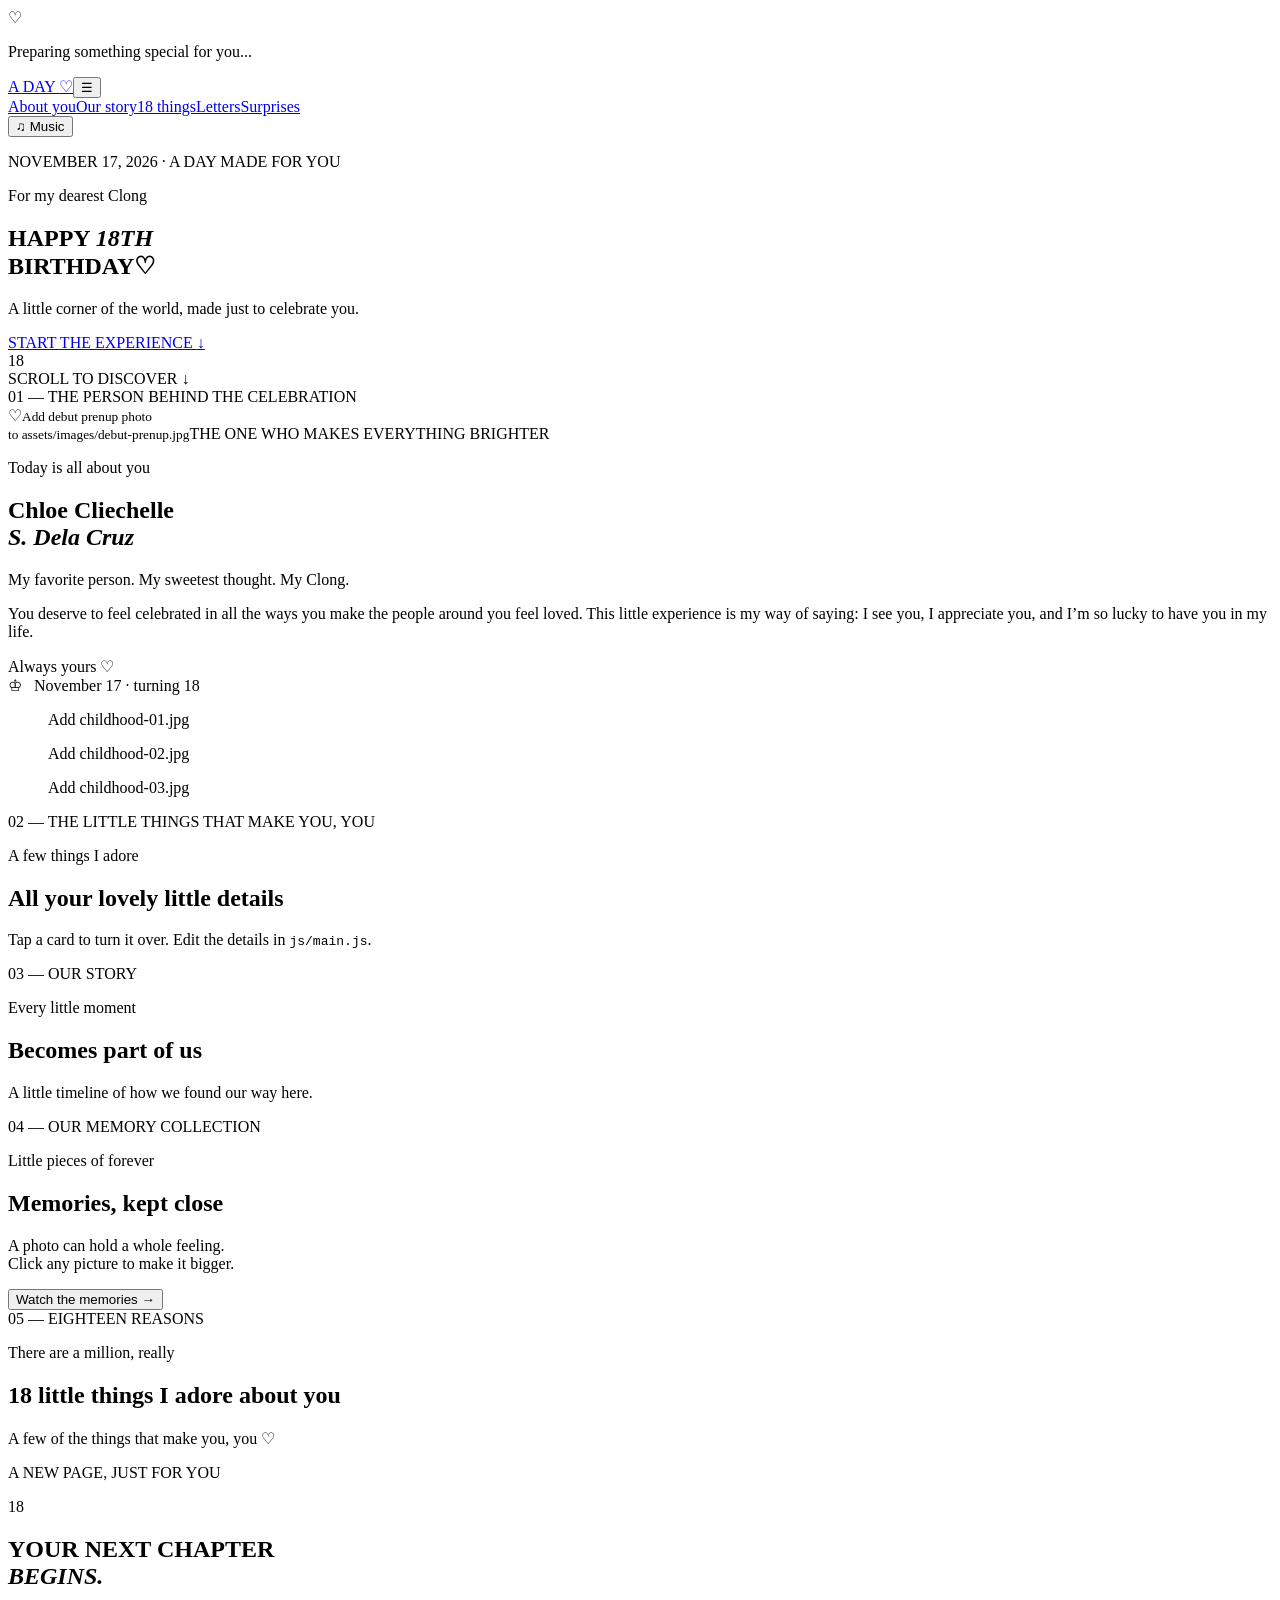
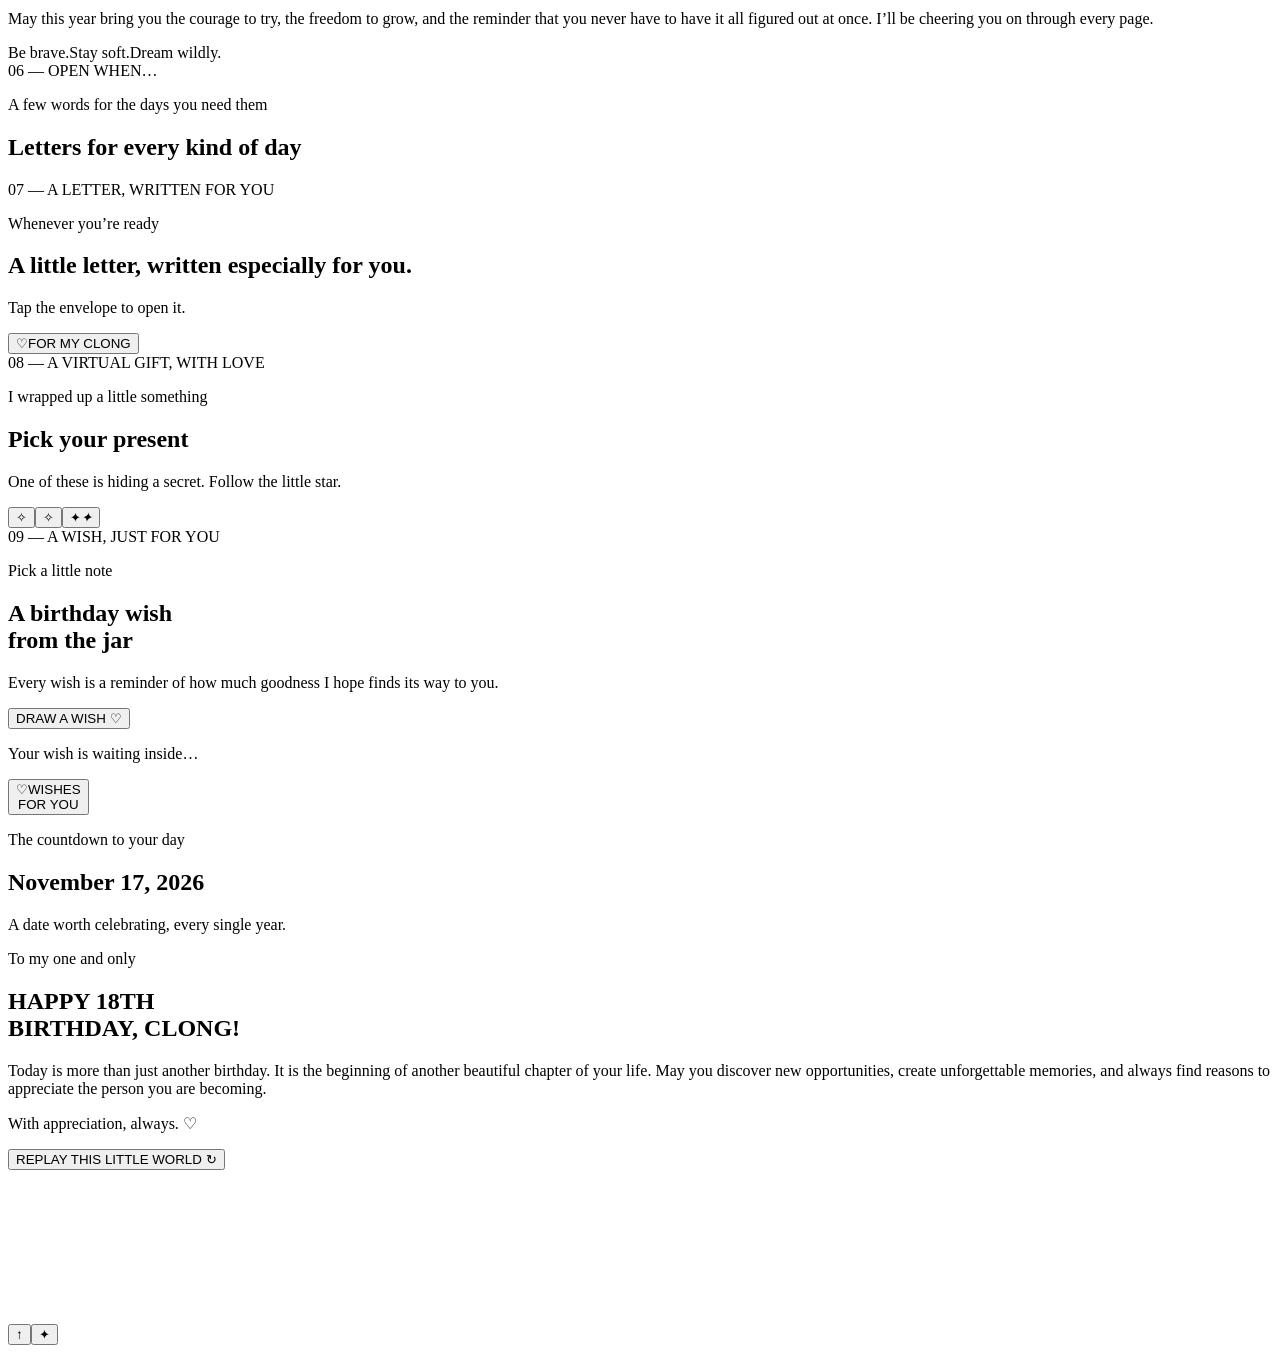
==== index.html @ 703c8185 "Add files via upload" ====
<!doctype html>
<html lang="en">
<head>
  <meta charset="utf-8"><meta name="viewport" content="width=device-width,initial-scale=1">
  <meta name="theme-color" content="#fff9f1"><meta name="description" content="A day made for Chloe — a personal birthday experience, made with love.">
  <meta property="og:title" content="A Day Made for You ♡"><meta property="og:description" content="A little world made for Chloe's 18th birthday.">
  <title>A Day Made for You ♡</title><link rel="icon" href="assets/icons/favicon.svg" type="image/svg+xml">
  <link rel="preconnect" href="https://fonts.googleapis.com"><link rel="preconnect" href="https://fonts.gstatic.com" crossorigin>
  <link href="https://fonts.googleapis.com/css2?family=DM+Sans:wght@400;500;600;700&family=Great+Vibes&family=Playfair+Display:ital,wght@0,500;0,600;0,700;1,500&family=Cormorant+Garamond:wght@400;500;600&display=swap" rel="stylesheet">
  <link rel="stylesheet" href="css/style.css"><link rel="stylesheet" href="css/animations.css"><link rel="stylesheet" href="css/responsive.css">
</head>
<body>
<div class="loader" id="loader" aria-live="polite"><span class="loader-mark">♡</span><p>Preparing something special for you...</p><div class="loader-track"><i></i></div></div>
<div class="progress-line" id="progressLine"></div><div class="transition" id="transition"></div>
<header class="topbar"><a class="brand" href="#home" aria-label="Back to home">A DAY <span>♡</span></a><button class="menu-toggle" id="menuToggle" aria-label="Open menu" aria-expanded="false">☰</button><nav id="nav"><a href="#about">About you</a><a href="#story">Our story</a><a href="#reasons">18 things</a><a href="#letters">Letters</a><a href="#surprises">Surprises</a></nav><button class="sound-button" id="soundButton" aria-label="Play music">♫ <span>Music</span></button></header>
<main>
<section class="hero section" id="home"><div class="hero-photo" aria-hidden="true"></div><div class="hero-wash"></div><div class="hero-content"><p class="eyebrow">NOVEMBER 17, 2026 · A DAY MADE FOR YOU</p><p class="script hero-script">For my dearest Clong</p><h1>HAPPY <em>18TH</em><br>BIRTHDAY<span class="rose">♡</span></h1><p class="hero-sub">A little corner of the world, made just to celebrate you.</p><a class="button button-light" href="#about">START THE EXPERIENCE <span>↓</span></a><div class="hero-count" aria-label="18">18</div><span class="scroll-cue">SCROLL TO DISCOVER <i>↓</i></span></div><div class="hero-stars" aria-hidden="true"></div></section>
<section class="intro section" id="about"><div class="section-kicker">01 — THE PERSON BEHIND THE CELEBRATION</div><div class="intro-grid"><div class="portrait-frame"><img src="assets/images/debut-prenup.jpg" alt="Debut prenup portrait of Chloe" onload="this.nextElementSibling.hidden=true" onerror="this.closest('.portrait-frame').classList.add('photo-missing');this.hidden=true"><span class="portrait-placeholder">♡<small>Add debut prenup photo<br>to assets/images/debut-prenup.jpg</small></span><span class="frame-caption">THE ONE WHO MAKES EVERYTHING BRIGHTER</span></div><div class="intro-copy"><p class="script">Today is all about you</p><h2>Chloe Cliechelle<br><em>S. Dela Cruz</em></h2><p class="lede">My favorite person. My sweetest thought. My Clong.</p><p class="body-copy">You deserve to feel celebrated in all the ways you make the people around you feel loved. This little experience is my way of saying: I see you, I appreciate you, and I’m so lucky to have you in my life.</p><div class="signature script">Always yours ♡</div><div class="birthday-chip">♔ &nbsp; November 17 · turning 18</div><div class="childhood-strip" aria-label="Childhood photos"><figure class="childhood-thumb"><img loading="lazy" src="assets/images/childhood/childhood-01.jpg" alt="Childhood photo one" onerror="this.hidden=true;this.nextElementSibling.hidden=false"><span hidden>Add childhood-01.jpg</span></figure><figure class="childhood-thumb"><img loading="lazy" src="assets/images/childhood/childhood-02.jpg" alt="Childhood photo two" onerror="this.hidden=true;this.nextElementSibling.hidden=false"><span hidden>Add childhood-02.jpg</span></figure><figure class="childhood-thumb"><img loading="lazy" src="assets/images/childhood/childhood-03.jpg" alt="Childhood photo three" onerror="this.hidden=true;this.nextElementSibling.hidden=false"><span hidden>Add childhood-03.jpg</span></figure></div></div></div></section>
<section class="profile section"><div class="section-kicker">02 — THE LITTLE THINGS THAT MAKE YOU, YOU</div><div class="center-heading"><p class="script">A few things I adore</p><h2>All your lovely little details</h2><p class="muted">Tap a card to turn it over. Edit the details in <code>js/main.js</code>.</p></div><div class="profile-cards" id="profileCards"></div></section>
<section class="story section" id="story"><div class="section-kicker">03 — OUR STORY</div><div class="center-heading"><p class="script">Every little moment</p><h2>Becomes part of us</h2><p class="muted">A little timeline of how we found our way here.</p></div><div class="timeline" id="timeline"></div></section>
<section class="gallery section" id="memories"><div class="section-kicker">04 — OUR MEMORY COLLECTION</div><div class="gallery-head"><div><p class="script">Little pieces of forever</p><h2>Memories, kept close</h2></div><p class="muted">A photo can hold a whole feeling.<br>Click any picture to make it bigger.</p></div><div class="masonry" id="gallery"></div><button class="text-button" id="slideshow">Watch the memories <span>→</span></button></section>
<section class="reasons section" id="reasons"><div class="section-kicker">05 — EIGHTEEN REASONS</div><div class="center-heading"><p class="script">There are a million, really</p><h2>18 little things I adore about you</h2><p class="muted">A few of the things that make you, you ♡</p></div><div class="reason-grid" id="reasonGrid"></div></section>
<section class="chapter section"><div class="chapter-bg"></div><div class="chapter-content"><p class="eyebrow">A NEW PAGE, JUST FOR YOU</p><p class="chapter-number">18</p><h2>YOUR NEXT CHAPTER<br><em>BEGINS.</em></h2><p>May this year bring you the courage to try, the freedom to grow, and the reminder that you never have to have it all figured out at once. I’ll be cheering you on through every page.</p><div class="chapter-wishes"><span>Be brave.</span><span>Stay soft.</span><span>Dream wildly.</span></div></div></section>
<section class="letters section" id="letters"><div class="section-kicker">06 — OPEN WHEN…</div><div class="center-heading"><p class="script">A few words for the days you need them</p><h2>Letters for every kind of day</h2></div><div class="letter-grid" id="letterGrid"></div></section>
<section class="main-letter section"><div class="section-kicker">07 — A LETTER, WRITTEN FOR YOU</div><div class="center-heading"><p class="script">Whenever you’re ready</p><h2>A little letter, written especially for you.</h2><p class="muted">Tap the envelope to open it.</p></div><button class="envelope" id="mainEnvelope" aria-label="Open the birthday letter"><span class="env-flap"></span><span class="env-heart">♡</span><span class="env-label">FOR MY CLONG</span></button></section>
<section class="gift section" id="surprises"><div class="section-kicker">08 — A VIRTUAL GIFT, WITH LOVE</div><div class="center-heading"><p class="script">I wrapped up a little something</p><h2>Pick your present</h2><p class="muted">One of these is hiding a secret. Follow the little star.</p></div><div class="gift-row"><button class="giftbox" data-gift="0" aria-label="Open present one"><span class="gift-bow">✧</span><span class="gift-lid"></span><span class="gift-ribbon"></span><span class="gift-body"></span></button><button class="giftbox" data-gift="1" aria-label="Open present two"><span class="gift-bow">✧</span><span class="gift-lid"></span><span class="gift-ribbon"></span><span class="gift-body"></span></button><button class="giftbox secret-gift" data-gift="2" aria-label="Open the little star present"><span class="gift-bow">✦</span><span class="gift-lid"></span><span class="gift-ribbon"></span><span class="gift-body"></span><i class="hint-star">✦</i></button></div><div class="gift-reveal" id="giftReveal" aria-live="polite"></div></section>
<section class="wish-jar section"><div class="section-kicker">09 — A WISH, JUST FOR YOU</div><div class="jar-layout"><div><p class="script">Pick a little note</p><h2>A birthday wish<br>from the jar</h2><p class="body-copy">Every wish is a reminder of how much goodness I hope finds its way to you.</p><button class="button button-dark" id="drawWish">DRAW A WISH <span>♡</span></button><p class="wish-note" id="wishNote" aria-live="polite">Your wish is waiting inside…</p></div><button class="jar" id="wishJar" aria-label="Draw a birthday wish"><span class="jar-lid"></span><span class="jar-glow"></span><span class="jar-paper">♡</span><span class="jar-label">WISHES<br>FOR YOU</span></button></div></section>
<section class="countdown section"><p class="script">The countdown to your day</p><h2>November 17, 2026</h2><div class="countdown-grid" id="countdown" aria-live="polite"></div><p class="muted">A date worth celebrating, every single year.</p></section>
<section class="finale section" id="finale"><div class="finale-photo"></div><div class="finale-overlay"></div><div class="finale-content"><p class="script">To my one and only</p><h2>HAPPY <span>18TH</span><br>BIRTHDAY, CLONG!</h2><p>Today is more than just another birthday. It is the beginning of another beautiful chapter of your life. May you discover new opportunities, create unforgettable memories, and always find reasons to appreciate the person you are becoming.</p><p class="final-signoff script">With appreciation, always. ♡</p><button class="button button-light" id="replay">REPLAY THIS LITTLE WORLD ↻</button></div><canvas id="confetti" aria-hidden="true"></canvas></section>
</main>
<button class="to-top" id="toTop" aria-label="Back to top">↑</button><button class="secret-star" id="secretStar" aria-label="A tiny hidden star">✦</button>
<dialog id="lightbox" class="modal"><button class="modal-close" data-close aria-label="Close">×</button><button class="modal-arrow prev" aria-label="Previous photo">‹</button><figure><img id="lightboxImage" alt=""><figcaption id="lightboxCaption"></figcaption></figure><button class="modal-arrow next" aria-label="Next photo">›</button></dialog>
<dialog id="letterModal" class="modal letter-modal"><button class="modal-close" data-close aria-label="Close">×</button><div class="letter-paper"><p class="script" id="letterTitle"></p><div id="letterBody"></div><p class="script">Always yours ♡</p></div></dialog>
<dialog id="mainLetterModal" class="modal letter-modal"><button class="modal-close" data-close aria-label="Close">×</button><article class="letter-paper"><p class="script">My dearest Clong,</p><div id="typedLetter"></div><p class="script">With all my love,<br>Yours ♡</p></article></dialog>
<audio id="music" loop preload="none" src="assets/music/background.mp3"></audio>
<script src="js/main.js" defer></script><script src="js/gallery.js" defer></script><script src="js/countdown.js" defer></script><script src="js/audio.js" defer></script><script src="js/surprises.js" defer></script>
</body></html>
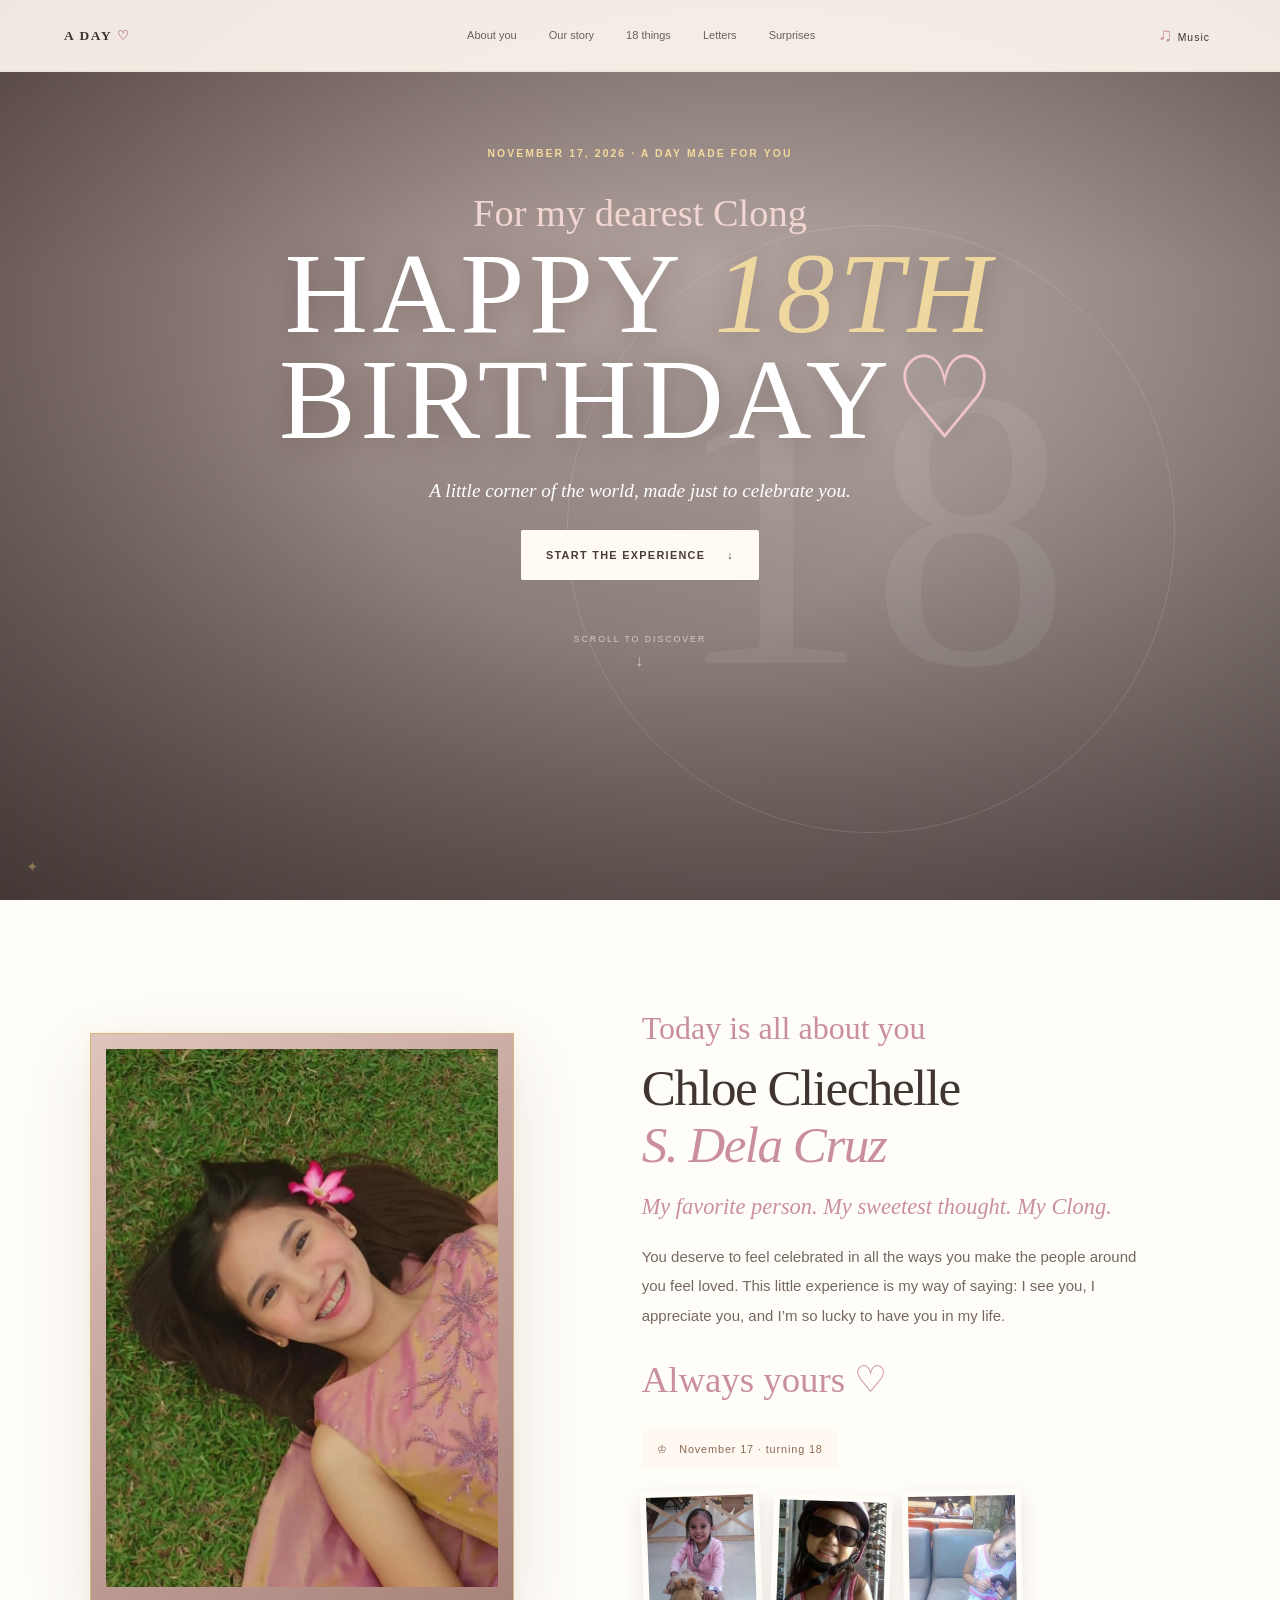
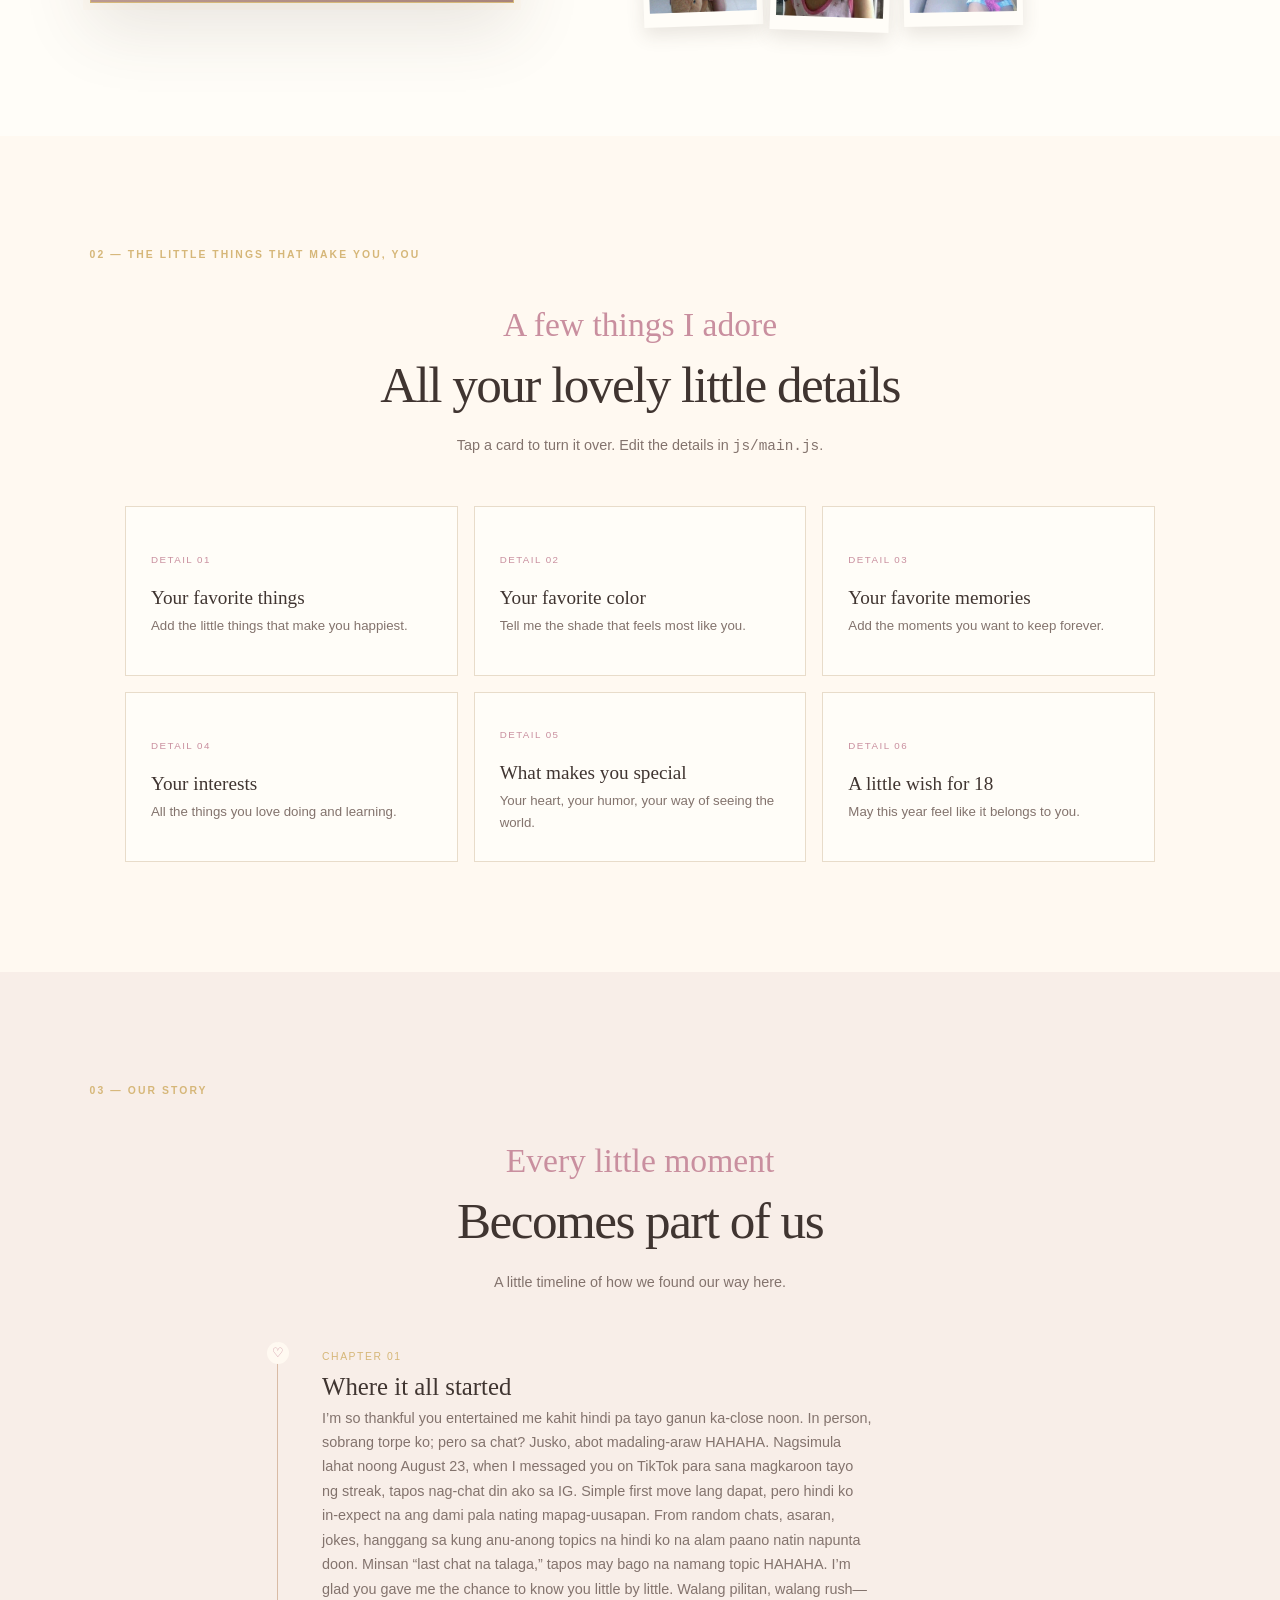
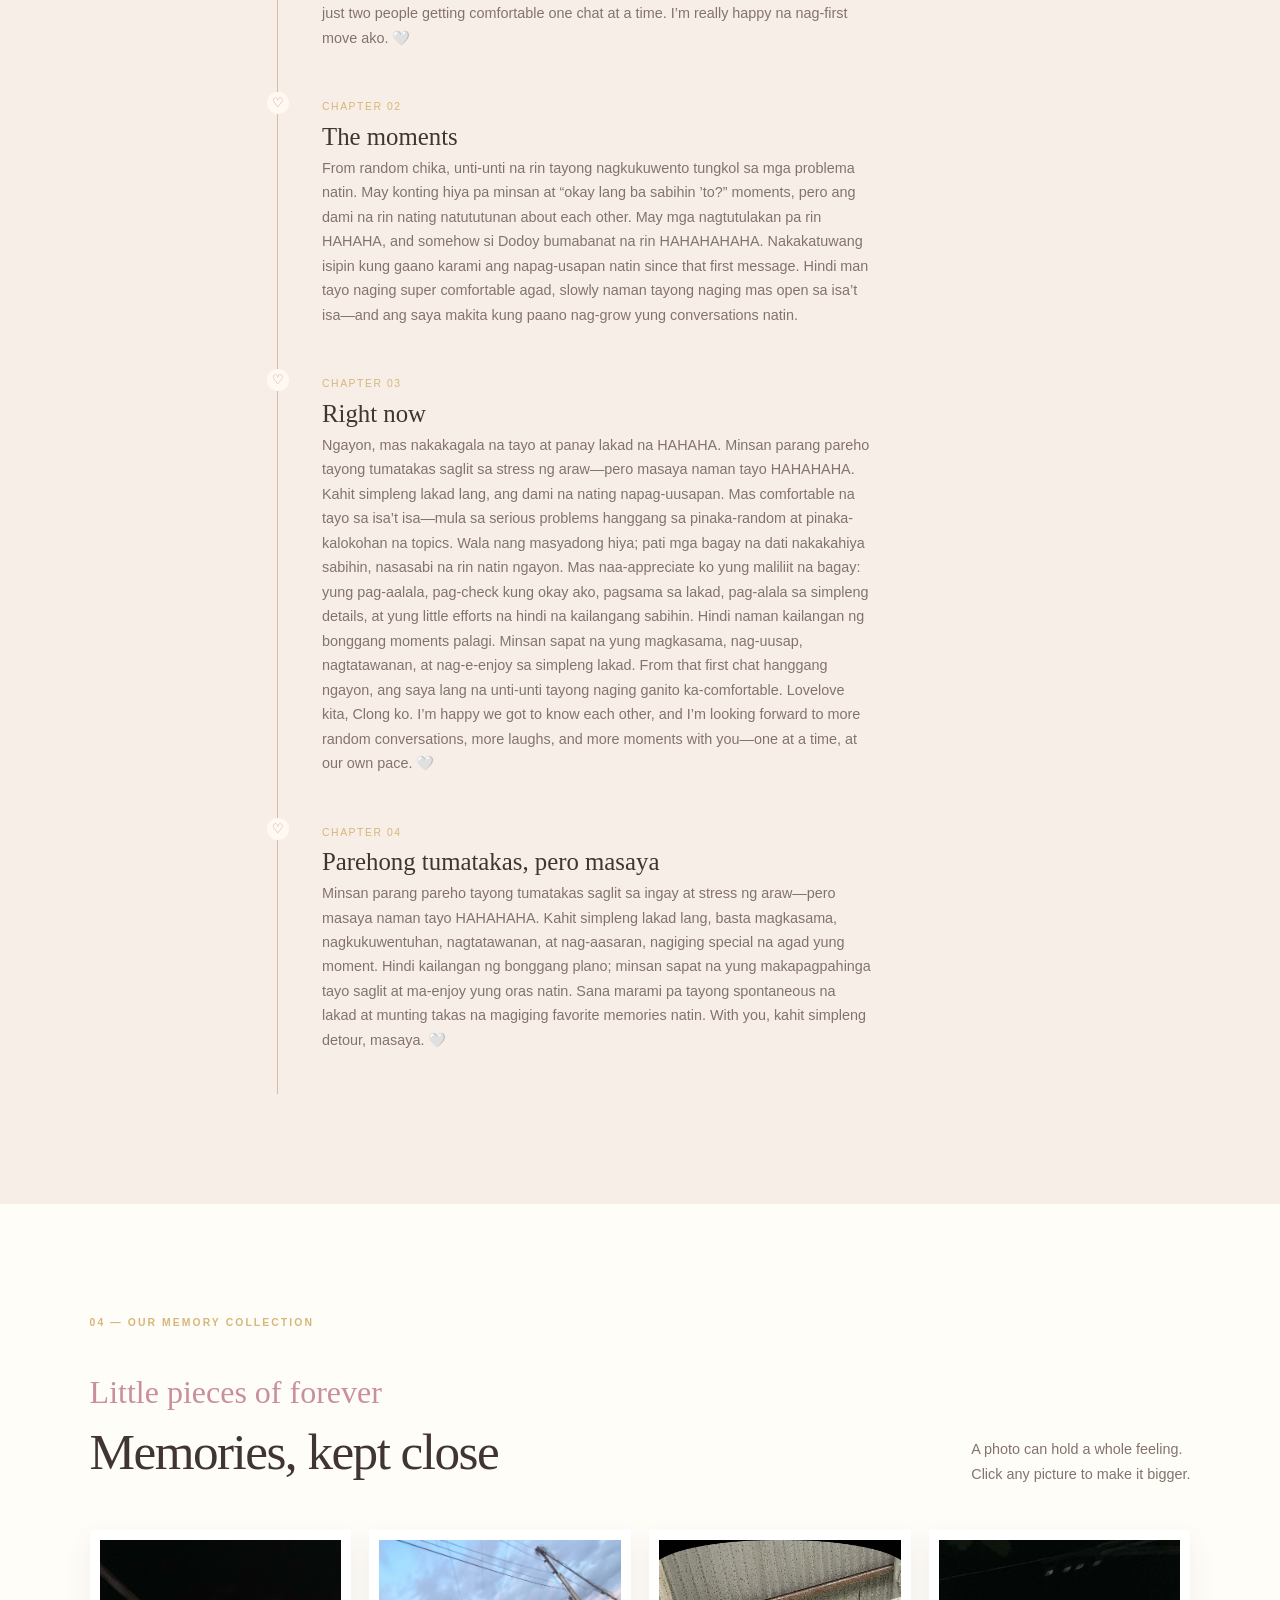
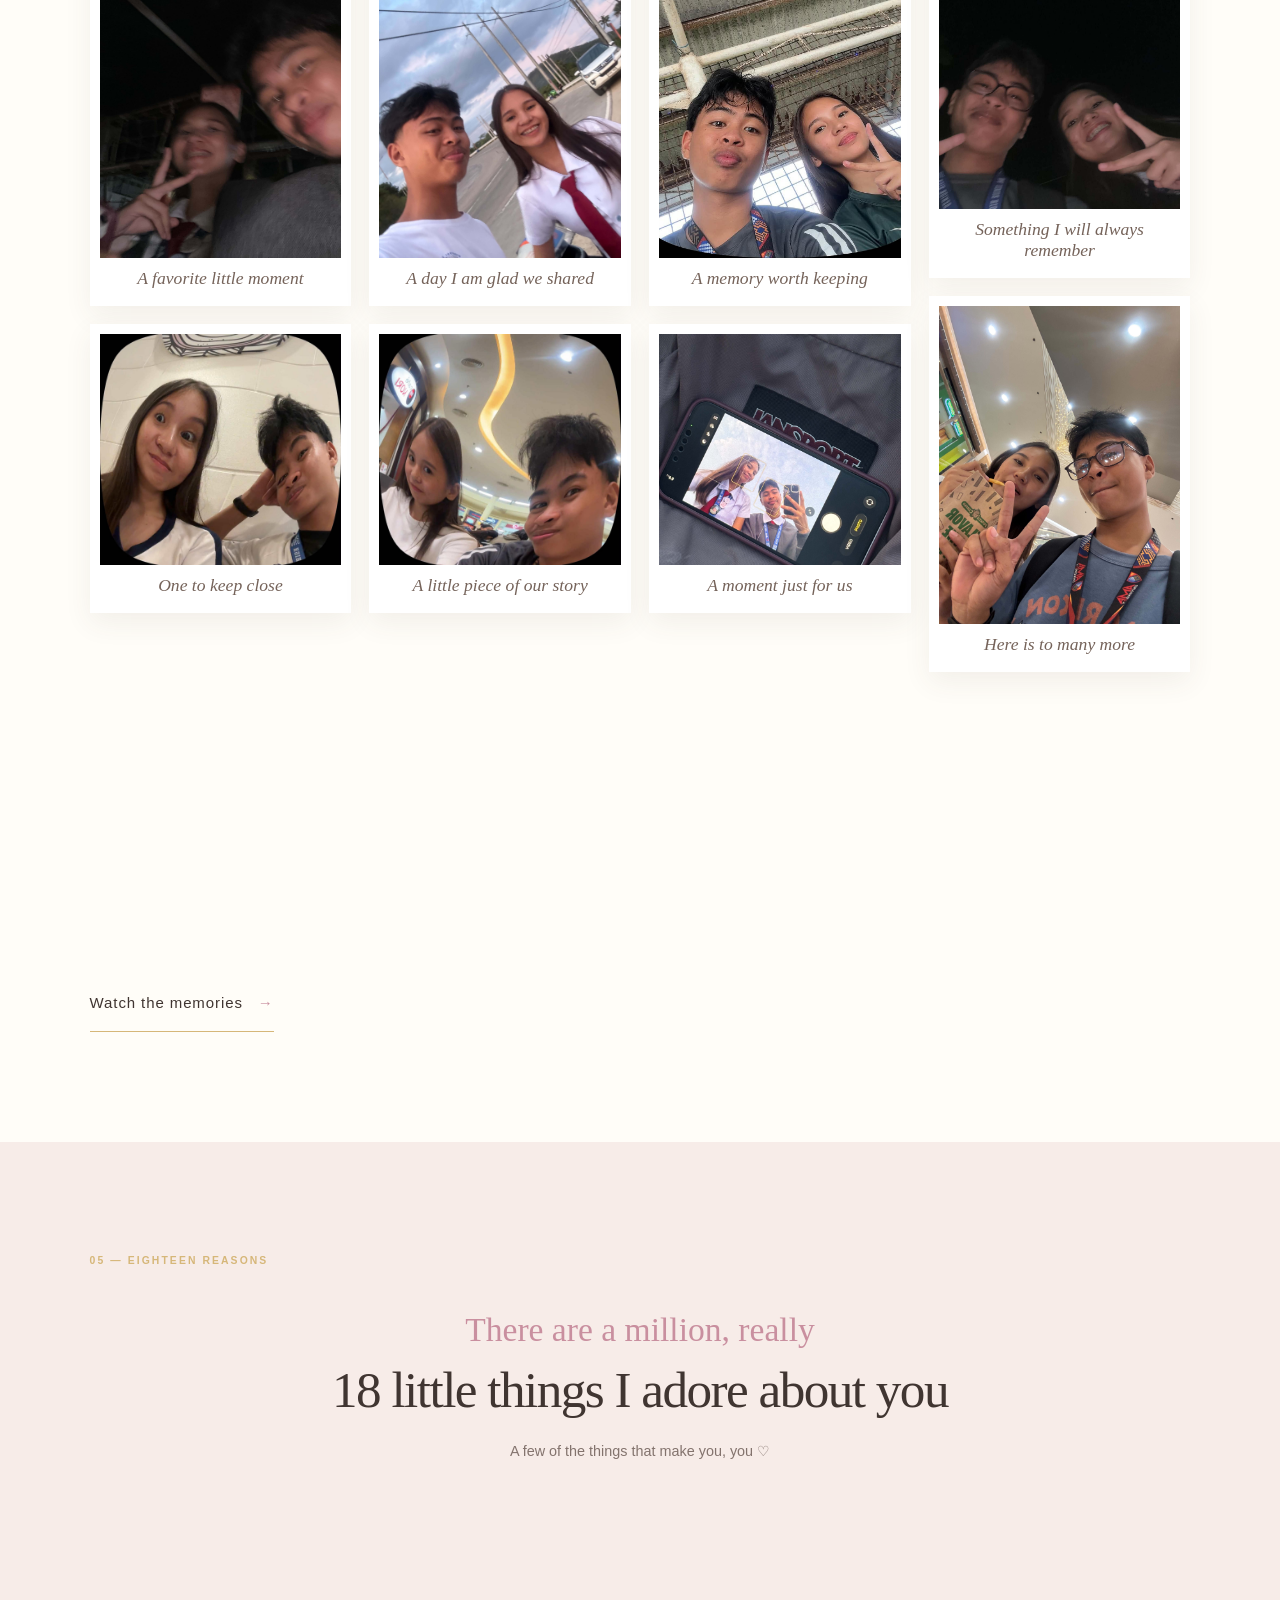
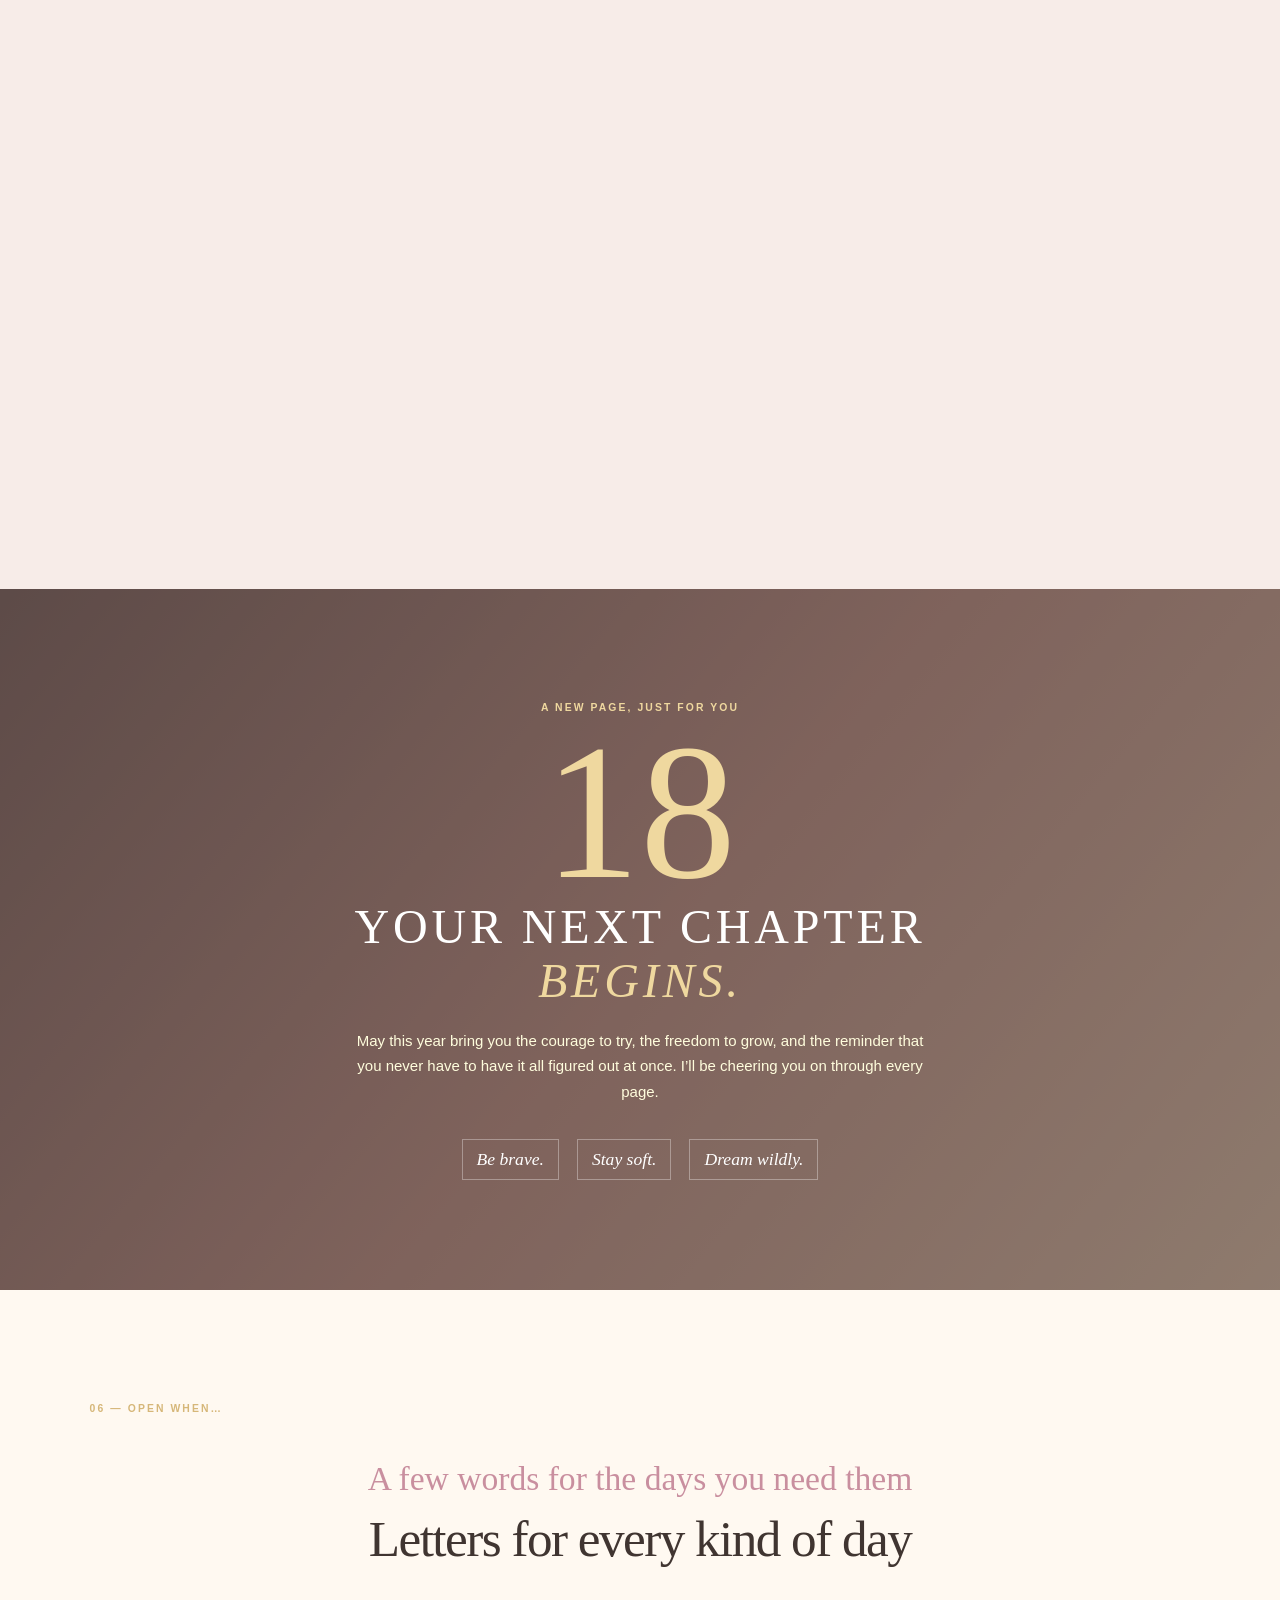
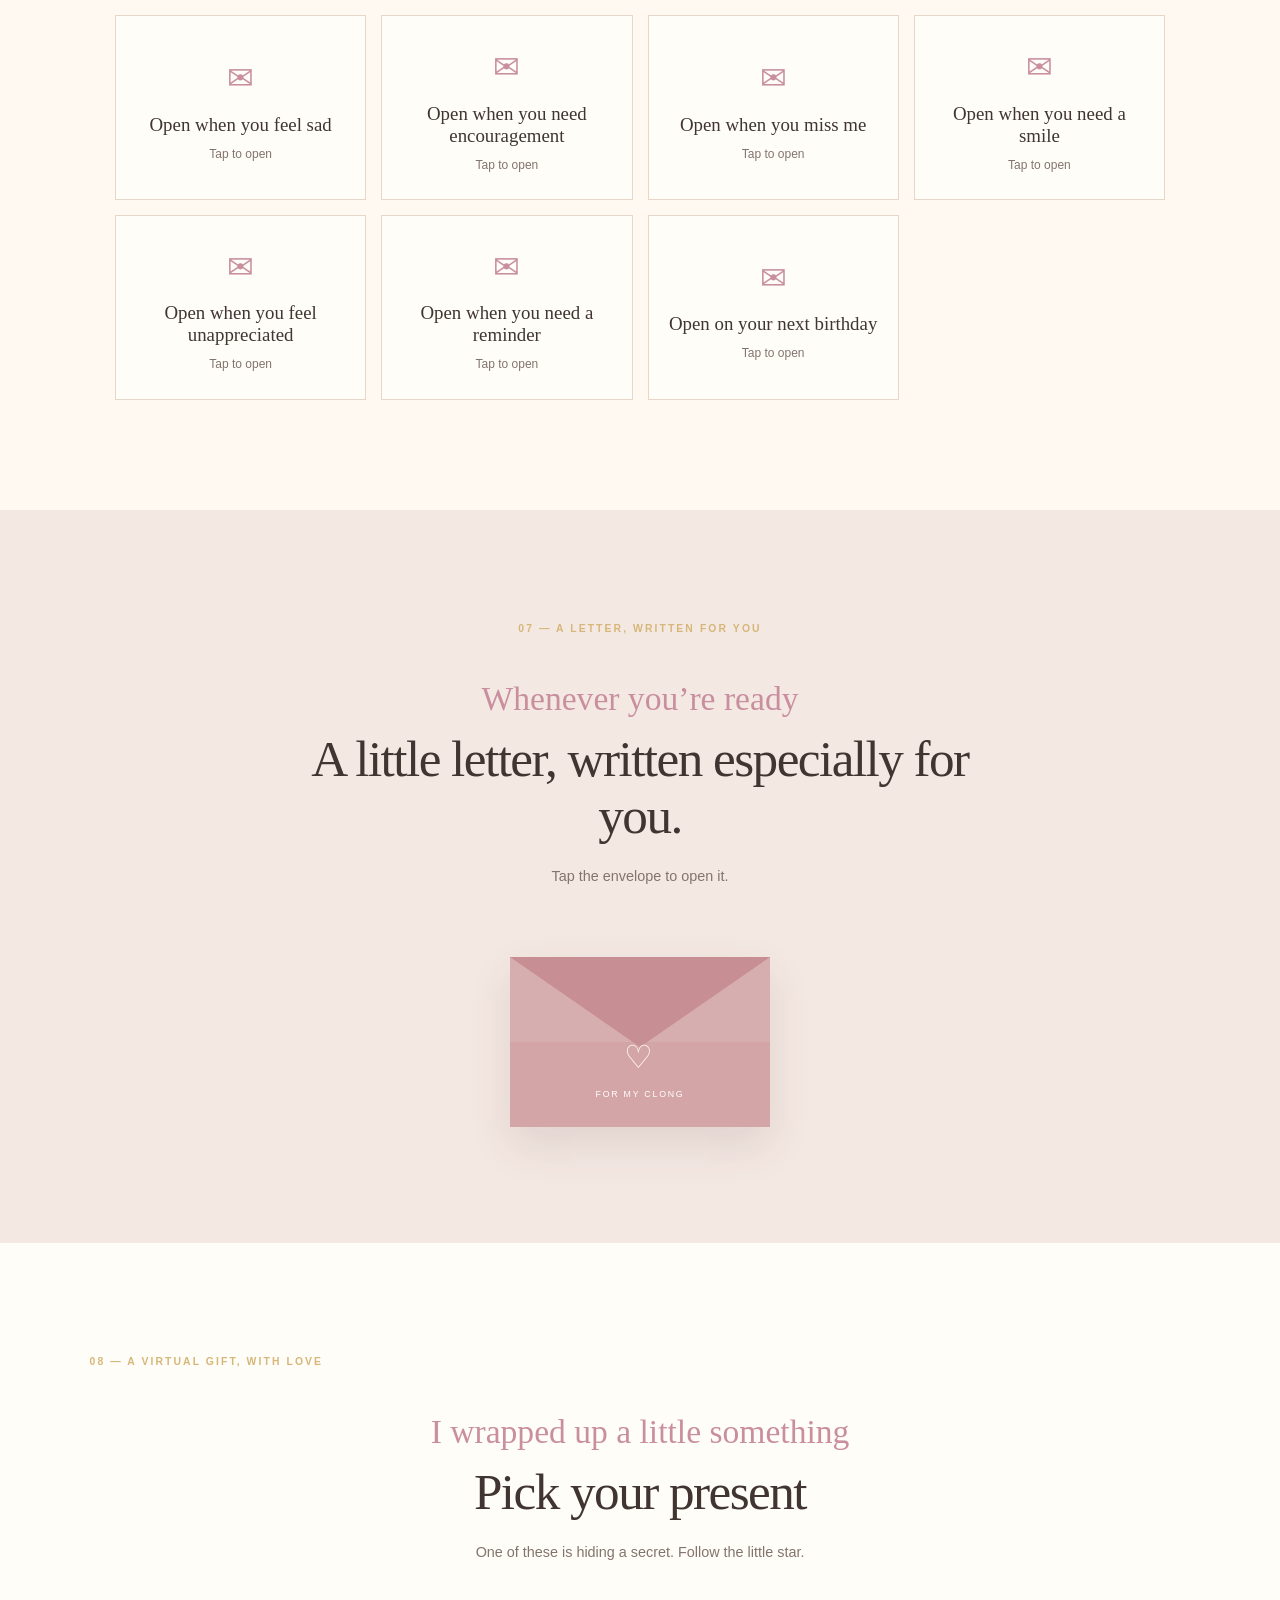
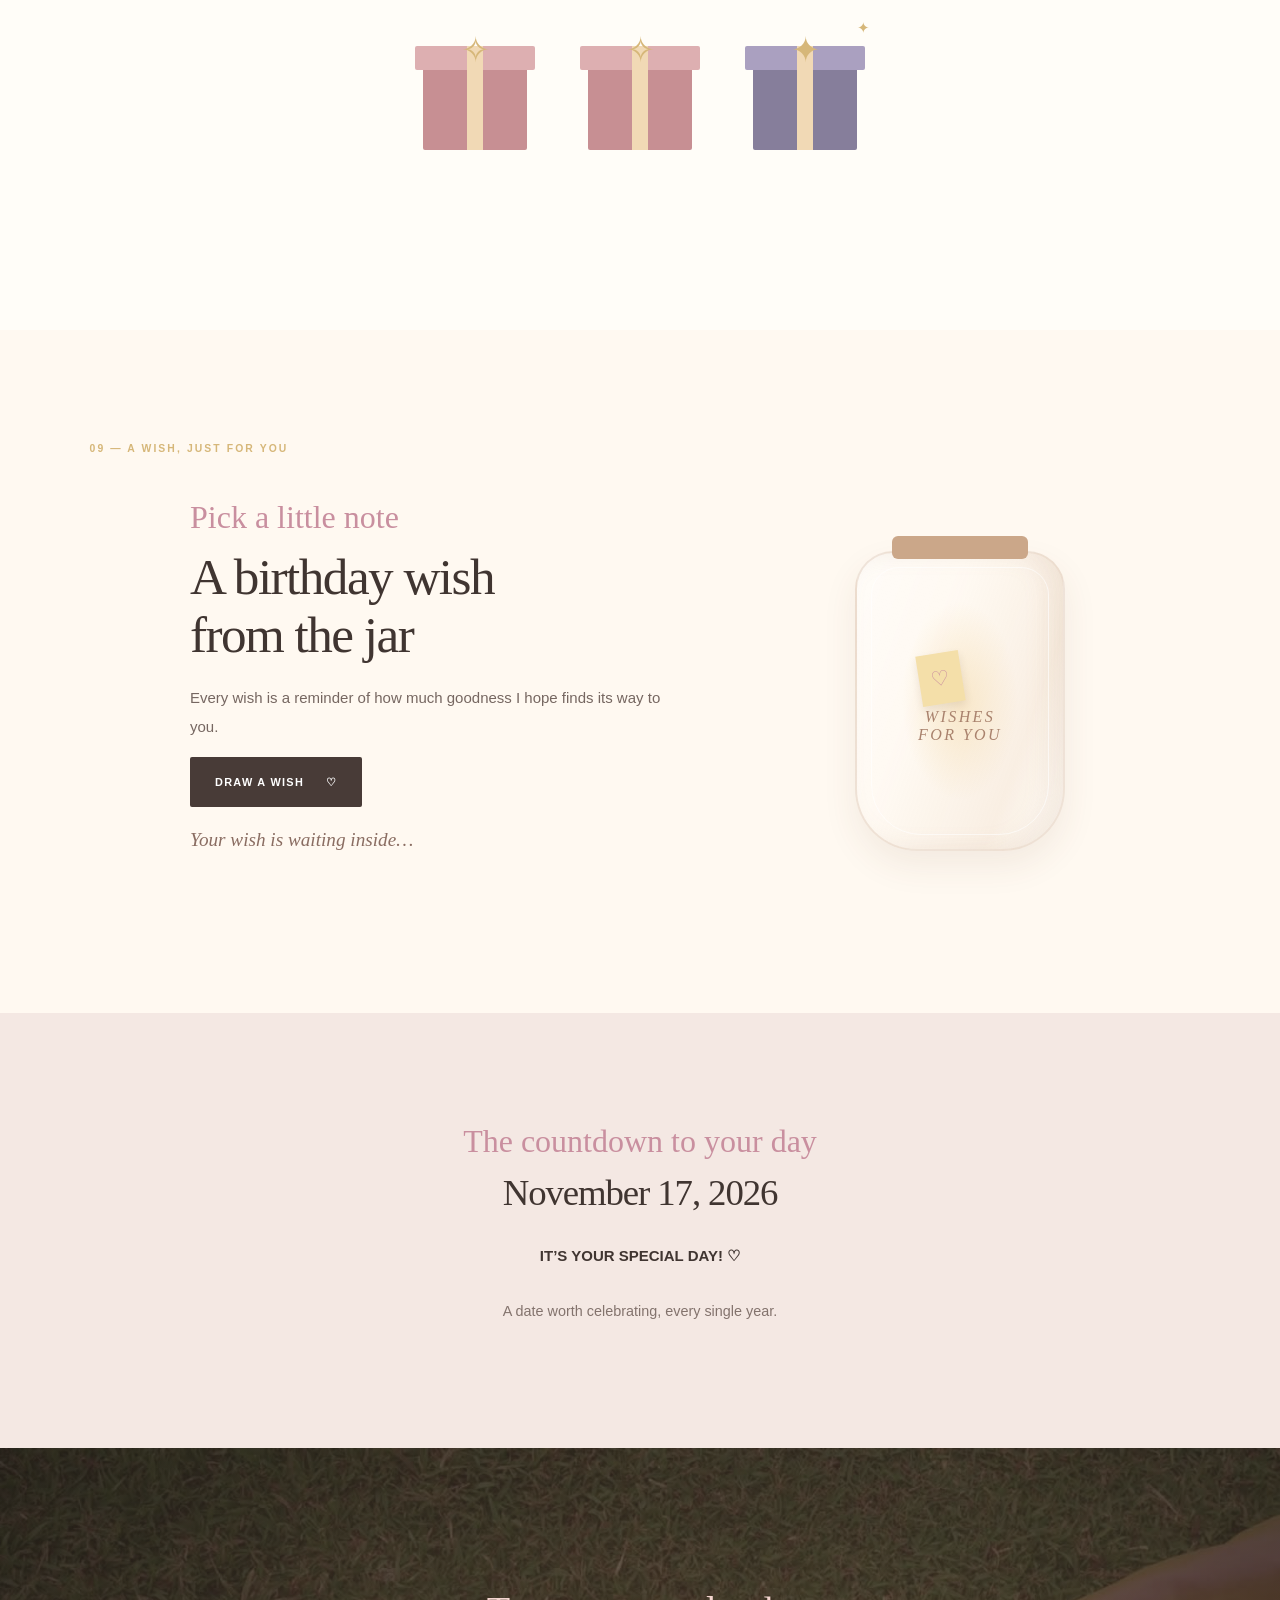
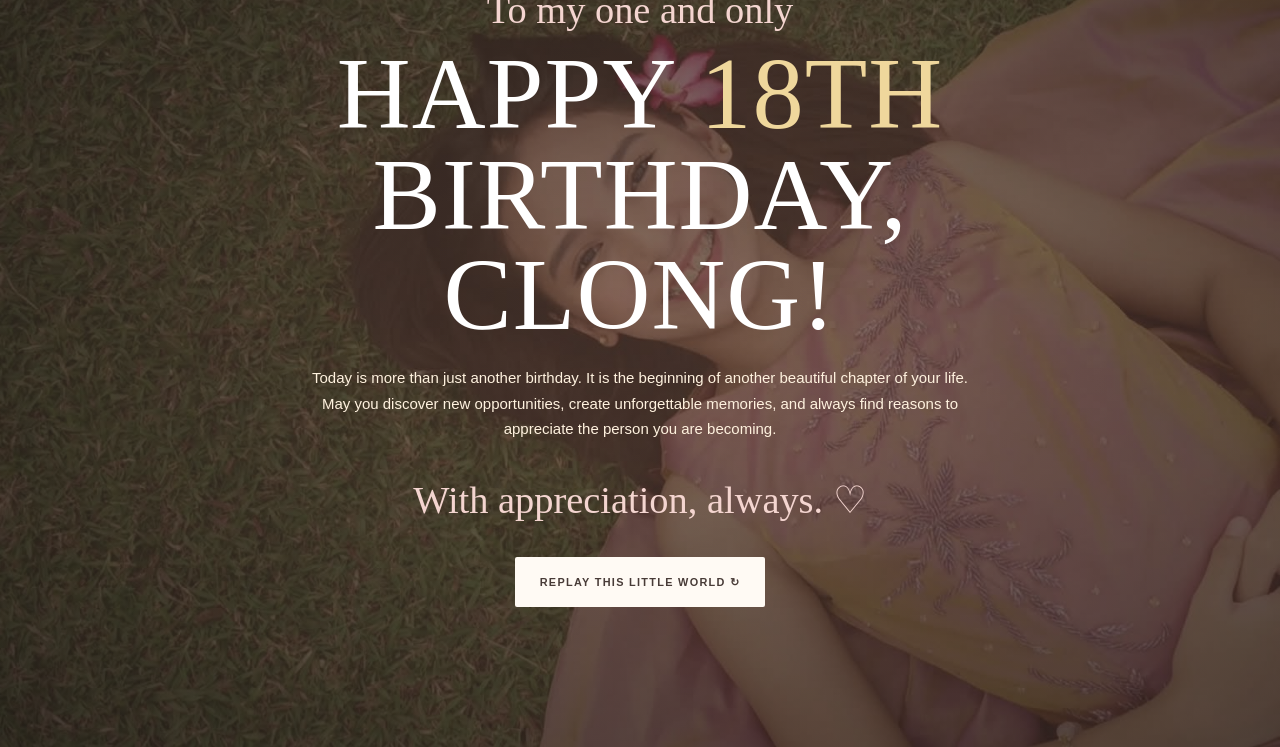
==== commit dea5ef9b: "Add files via upload" ====
--- a/index.html
+++ b/index.html
@@ -4,10 +4,110 @@
   <meta charset="utf-8"><meta name="viewport" content="width=device-width,initial-scale=1">
   <meta name="theme-color" content="#fff9f1"><meta name="description" content="A day made for Chloe — a personal birthday experience, made with love.">
   <meta property="og:title" content="A Day Made for You ♡"><meta property="og:description" content="A little world made for Chloe's 18th birthday.">
-  <title>A Day Made for You ♡</title><link rel="icon" href="assets/icons/favicon.svg" type="image/svg+xml">
+  <title>A Day Made for You ♡</title><link rel="icon" href="[data-uri]" type="image/svg+xml">
   <link rel="preconnect" href="https://fonts.googleapis.com"><link rel="preconnect" href="https://fonts.gstatic.com" crossorigin>
   <link href="https://fonts.googleapis.com/css2?family=DM+Sans:wght@400;500;600;700&family=Great+Vibes&family=Playfair+Display:ital,wght@0,500;0,600;0,700;1,500&family=Cormorant+Garamond:wght@400;500;600&display=swap" rel="stylesheet">
-  <link rel="stylesheet" href="css/style.css"><link rel="stylesheet" href="css/animations.css"><link rel="stylesheet" href="css/responsive.css">
+  <style>
+:root{--gold:#d6b779;--blush:#f4dde3;--ivory:#fff9f1;--white:#fffdf8;--cocoa:#483b37;--rose:#c98f9f;--ink:#403531;--muted:#83736d;--serif:'Playfair Display',Georgia,serif;--editorial:'Cormorant Garamond',Georgia,serif;--sans:'DM Sans',sans-serif;--script:'Great Vibes',cursive}*{box-sizing:border-box}html{scroll-behavior:smooth;scroll-padding-top:80px}body{margin:0;background:var(--ivory);color:var(--ink);font-family:var(--sans);font-size:15px;line-height:1.7}button,a{font:inherit}button{color:inherit}a{color:inherit;text-decoration:none}.section{position:relative;padding:110px max(7vw,24px)}h1,h2,p{margin-top:0}h2{font:500 clamp(2.2rem,4vw,4rem)/1.12 var(--serif);letter-spacing:-.03em;margin-bottom:20px}h2 em{font-weight:500;color:var(--rose)}.script{font:400 2rem var(--script);color:var(--rose);margin:0 0 12px}.eyebrow,.section-kicker{font-size:.65rem;letter-spacing:.2em;color:var(--gold);font-weight:700}.section-kicker{margin-bottom:42px}.muted{color:var(--muted);font-size:.9rem}.body-copy{color:#766761;max-width:500px;line-height:1.95}.center-heading{text-align:center;max-width:720px;margin:0 auto 48px}.center-heading .script{font-size:2.1rem}.button{display:inline-flex;align-items:center;gap:22px;padding:16px 25px;border:0;border-radius:2px;font-size:.68rem;letter-spacing:.12em;font-weight:700;cursor:pointer;transition:.3s}.button:hover{transform:translateY(-3px);box-shadow:0 12px 25px #493b3722}.button-light{background:#fffaf4;color:var(--cocoa)}.button-dark{background:var(--cocoa);color:white}.text-button{border:0;background:none;padding:15px 0;border-bottom:1px solid var(--gold);letter-spacing:.06em;cursor:pointer}.text-button span{color:var(--rose);margin-left:10px}.topbar{height:72px;position:fixed;z-index:12;top:0;left:0;right:0;padding:0 5vw;display:flex;align-items:center;justify-content:space-between;background:#fff9f1e8;backdrop-filter:blur(14px);border-bottom:1px solid #d6b77922}.brand{font:600 .84rem var(--serif);letter-spacing:.12em}.brand span{color:var(--rose)}nav{display:flex;gap:32px}nav a{font-size:.69rem;color:#6d5f5a;position:relative}nav a:after{content:'';position:absolute;bottom:-8px;left:0;width:0;height:1px;background:var(--rose);transition:.3s}nav a:hover:after{width:100%}.sound-button,.menu-toggle{border:0;background:none;cursor:pointer;font-size:1.2rem;color:var(--rose)}.sound-button span{font-size:.65rem;letter-spacing:.1em;color:var(--ink)}.menu-toggle{display:none}.progress-line{height:2px;background:var(--rose);position:fixed;z-index:20;top:0;left:0;width:0}.loader{position:fixed;inset:0;background:var(--ivory);z-index:50;display:grid;place-content:center;text-align:center;transition:opacity .8s,visibility .8s}.loader.done{opacity:0;visibility:hidden}.loader-mark{font:4rem var(--script);color:var(--rose);animation:pulse 1.5s infinite}.loader p{font:italic 1.1rem var(--editorial);color:var(--muted)}.loader-track{height:1px;width:190px;background:#ded1c4;margin:auto}.loader-track i{display:block;height:100%;width:0;background:var(--gold);animation:load 1.4s forwards}.transition{position:fixed;inset:0;background:var(--cocoa);z-index:30;pointer-events:none;transform:scaleY(0);transform-origin:bottom}.hero{height:100svh;min-height:680px;padding:0;display:grid;place-items:center;text-align:center;color:white;overflow:hidden}.hero-photo,.finale-photo,.chapter-bg{position:absolute;inset:0;background:linear-gradient(125deg,#6c4f51,#c69a8e 52%,#e0cbb5);background-size:cover;background-position:center}.hero-photo{background-image:linear-gradient(120deg,#5f4545aa,#503e3d44),url('my love.jpg')}.hero-photo:after{content:'';position:absolute;inset:0;background:radial-gradient(ellipse,#fff0 30%,#271c1a99)}.hero-wash{position:absolute;inset:0;background:linear-gradient(0deg,#3227258c,transparent 70%)}.hero-content{position:relative;z-index:1;padding:85px 20px 45px}.hero .eyebrow{color:#f2d99d}.hero-script{color:#f2d6d1;margin:28px 0 5px;font-size:2.4rem}.hero h1{font:500 clamp(3.4rem,9vw,8rem)/.92 var(--serif);letter-spacing:.04em;margin:0 0 28px;text-shadow:0 4px 28px #38222055}.hero h1 em{font-weight:500;color:#efd89f}.rose{color:#f1c4c6}.hero-sub{font:italic 1.2rem var(--editorial);margin-bottom:28px}.hero-count{position:absolute;right:-12vw;top:25%;font:400 25rem/.8 var(--editorial);color:#fff1;border:1px solid #fff2;border-radius:50%;width:38rem;height:38rem;display:grid;place-items:center;z-index:-1}.scroll-cue{display:block;font-size:.55rem;letter-spacing:.22em;margin-top:52px;color:#fff9}.scroll-cue i{display:block;font-style:normal;font-size:1rem}.intro{background:var(--white);isolation:isolate}.intro:before{content:"";position:absolute;inset:0;z-index:-1;pointer-events:none;background-image:linear-gradient(rgba(255,253,248,.82),rgba(255,253,248,.82)),url("../assets/images/childhood/c.jpg"),url("../assets/images/childhood/cl.jpg"),url("../assets/images/childhood/clo.jpg");background-size:cover,30% 76%,30% 76%,30% 76%;background-position:center,left center,center center,right center;background-repeat:no-repeat}.intro-grid{display:grid;grid-template-columns:minmax(280px,.85fr) 1.1fr;gap:10vw;align-items:center;max-width:1160px;margin:auto}.portrait-frame{height:570px;position:relative;overflow:hidden;background:linear-gradient(145deg,#dfc4bd,#a8837a);padding:15px;border:1px solid #d6b779;box-shadow:0 25px 65px #513f3520,0 0 0 7px #fff9f188}.portrait-frame img{position:absolute;inset:15px;width:calc(100% - 30px);height:calc(100% - 30px);object-fit:cover;object-position:center;z-index:1;opacity:1;filter:none}.portrait-frame:hover img{filter:none}.photo-missing:before{content:'';position:absolute;inset:14px;background:linear-gradient(145deg,#d8c0ba,#997772)}.portrait-placeholder{position:absolute;inset:0;z-index:2;display:grid;place-content:center;text-align:center;color:white;font:6rem var(--script);gap:12px}.portrait-placeholder small{font: .66rem var(--sans);letter-spacing:.1em;line-height:1.6}.frame-caption{position:absolute;bottom:30px;left:0;right:0;text-align:center;z-index:2;color:white;font-size:.54rem;letter-spacing:.19em}.childhood-strip{display:flex;gap:12px;margin-top:22px;max-width:380px}.childhood-thumb{margin:0;flex:1;min-width:0;aspect-ratio:1/1.08;padding:6px;background:#fffdf8;box-shadow:0 8px 18px #513f3520;transform:rotate(-2deg);transition:transform .25s}.childhood-thumb:nth-child(2){transform:rotate(2deg) translateY(5px)}.childhood-thumb:nth-child(3){transform:rotate(-1deg)}.childhood-thumb:hover{transform:translateY(-5px) rotate(0)}.childhood-thumb img,.childhood-thumb span{width:100%;height:100%;object-fit:cover;background:linear-gradient(145deg,#ead6d1,#c19a91)}.childhood-thumb span{display:grid;place-content:center;text-align:center;padding:6px;font-size:.58rem;color:#8b756b;overflow-wrap:anywhere}.childhood-thumb img[hidden],.childhood-thumb span[hidden]{display:none}.intro-copy h2{font-size:clamp(2.6rem,4vw,4.2rem)}.intro-copy h2 em{font-style:italic}.lede{font:italic 1.4rem var(--editorial);color:var(--rose)}.signature{font-size:2.3rem;margin-top:28px}.birthday-chip{display:inline-block;margin-top:17px;padding:10px 15px;background:var(--ivory);color:#8a6a57;font-size:.68rem;letter-spacing:.08em}.profile{background:var(--ivory)}.profile-cards{display:grid;grid-template-columns:repeat(3,1fr);gap:16px;max-width:1030px;margin:auto}.profile-card{min-height:170px;padding:25px;background:var(--white);border:1px solid #e8dcca;cursor:pointer;text-align:left;transition:.35s;position:relative}.profile-card:hover{transform:translateY(-5px);box-shadow:0 16px 35px #5c473311}.profile-card b{display:block;font:500 1.2rem var(--serif);margin:16px 0 6px}.profile-card span{color:var(--rose);font-size:.61rem;letter-spacing:.15em;text-transform:uppercase}.profile-card p{margin:0;font-size:.83rem;color:var(--muted)}.story{background:#f8eee8}.timeline{max-width:760px;margin:auto;position:relative}.timeline:before{content:'';position:absolute;left:17px;top:0;bottom:0;width:1px;background:#d9bba5}.timeline-item{padding:0 0 42px 62px;position:relative}.timeline-item:before{content:'♡';position:absolute;left:7px;top:0;width:22px;height:22px;border-radius:50%;background:var(--ivory);color:var(--rose);font-size:.8rem;text-align:center}.timeline-item small{font-size:.65rem;letter-spacing:.15em;color:var(--gold)}.timeline-item h3{font:500 1.55rem var(--serif);margin:5px 0}.timeline-item p{max-width:550px;margin:0;color:var(--muted);font-size:.9rem}.story-photo{position:relative;max-width:330px;margin:18px 0 0;padding:8px;background:#fffdf8;box-shadow:0 8px 20px #4e3d3015;transform:rotate(-1deg)}.story-photo img{display:block;width:100%;height:210px;object-fit:cover;background:linear-gradient(145deg,#ead6d1,#c19a91)}.story-photo figcaption{min-height:60px;display:grid;place-content:center;text-align:center;padding:8px;color:#8b756b;font-size:.7rem}.story-photo code{font-size:.65rem;color:#a87979}.gallery{background:var(--white)}.gallery-head{display:flex;align-items:end;justify-content:space-between;margin-bottom:30px}.masonry{columns:4 210px;column-gap:18px}.polaroid{display:inline-block;width:100%;break-inside:avoid;background:#fff;padding:10px 10px 17px;margin:0 0 18px;box-shadow:0 10px 26px #4e3d3013;transform:rotate(var(--rot));cursor:pointer;transition:.35s}.polaroid:hover{transform:rotate(0) translateY(-5px);box-shadow:0 20px 38px #4e3d3028;z-index:2}.polaroid img{display:block;width:100%;aspect-ratio:var(--ratio, .86);object-fit:cover;background:linear-gradient(140deg,#ead6d1,#c19a91)}.polaroid figcaption{font:italic 1.1rem var(--editorial);text-align:center;padding-top:10px;color:#75635a}.reasons{background:#f7ece8}.reason-progress{text-align:center;font-size:.72rem;letter-spacing:.08em;margin:-12px auto 28px}.reason-progress>div{width:180px;height:2px;background:#dfd0c6;margin:9px auto}.reason-progress i{display:block;width:0;height:100%;background:var(--rose);transition:width .3s}.reason-grid{display:grid;grid-template-columns:repeat(6,1fr);gap:12px;max-width:1100px;margin:auto}.reason-card{height:160px;perspective:800px;cursor:pointer}.reason-inner{height:100%;position:relative;transform-style:preserve-3d;transition:transform .65s}.reason-card.flipped .reason-inner{transform:rotateY(180deg)}.reason-front,.reason-back{position:absolute;inset:0;backface-visibility:hidden;display:grid;place-content:center;text-align:center;padding:14px}.reason-front{background:var(--white);border:1px solid #ead8c9;color:var(--rose);font:2.3rem var(--editorial)}.reason-front small{font: .55rem var(--sans);letter-spacing:.14em;color:var(--muted)}.reason-back{transform:rotateY(180deg);background:var(--cocoa);color:#fff9f1;font:italic 1.05rem/1.35 var(--editorial)}.chapter{min-height:680px;display:grid;place-items:center;text-align:center;color:white;overflow:hidden}.chapter-bg{background:linear-gradient(130deg,#5e4845,#aa7d72,#cfb69c);opacity:.82}.chapter:after{content:'';position:absolute;inset:0;background:#3a292877}.chapter-content{position:relative;z-index:1;max-width:700px}.chapter .eyebrow{color:#efd89f}.chapter-number{font:400 12rem/.9 var(--editorial);color:#efd89f;margin:0}.chapter h2{font-size:3rem;letter-spacing:.08em}.chapter h2 em{color:#efd89f}.chapter-content>p:not(.eyebrow):not(.chapter-number){max-width:590px;margin:20px auto;color:#fffddd}.chapter-wishes{display:flex;gap:18px;justify-content:center;margin-top:35px}.chapter-wishes span{padding:9px 14px;border:1px solid #fff5;font:italic 1.1rem var(--editorial)}.letters{background:var(--ivory)}.letter-grid{display:grid;grid-template-columns:repeat(4,1fr);gap:15px;max-width:1050px;margin:auto}.letter-card{border:1px solid #e7d7c8;background:#fffdf8;padding:24px 18px;min-height:170px;text-align:center;cursor:pointer;transition:.3s}.letter-card:hover{transform:translateY(-5px);box-shadow:0 13px 30px #503d3015}.letter-card .envelope-icon{font-size:2rem;color:var(--rose)}.letter-card h3{font:500 1.18rem var(--serif);margin:8px 0}.letter-card p{font-size:.75rem;color:var(--muted);margin:0}.main-letter{background:#f4e8e3;text-align:center}.envelope{width:260px;height:170px;position:relative;margin:20px auto 0;border:0;background:#d7aeb0;cursor:pointer;box-shadow:0 18px 40px #563b311f;overflow:hidden}.envelope:before,.envelope:after{content:'';position:absolute;bottom:0;width:0;height:0;border-style:solid;z-index:2}.envelope:before{left:0;border-width:85px 130px 0;border-color:#e8c6c4 transparent transparent}.envelope:after{right:0;border-width:0 130px 85px;border-color:transparent #d4a5a6 #d4a5a6}.env-flap{position:absolute;top:0;left:0;border-style:solid;border-width:90px 130px 0;border-color:#c78f93 transparent transparent;transform-origin:top;transition:.5s;z-index:3}.envelope.open .env-flap{transform:rotateX(180deg);z-index:0}.env-heart{position:absolute;z-index:4;top:73px;left:calc(50% - 16px);font-size:2rem;color:#fff9f1}.env-label{position:absolute;z-index:4;top:130px;left:0;right:0;color:white;font-size:.55rem;letter-spacing:.2em}.gift{background:var(--white)}.gift-row{display:flex;justify-content:center;gap:45px;margin:50px auto 15px}.giftbox{width:120px;height:135px;position:relative;border:0;background:none;cursor:pointer;transition:.3s}.giftbox:hover{transform:translateY(-8px)}.gift-body{position:absolute;bottom:0;left:8px;right:8px;height:85px;background:#c78f93;border-radius:2px}.gift-lid{position:absolute;z-index:2;top:31px;left:0;right:0;height:24px;background:#ddafb1;border-radius:2px;transition:.5s}.gift-ribbon{position:absolute;z-index:3;top:31px;bottom:0;width:16px;left:calc(50% - 8px);background:#f1d9b5}.gift-bow{position:absolute;z-index:4;top:5px;left:0;right:0;color:var(--gold);font-size:2.2rem}.giftbox.open .gift-lid{transform:translateY(-38px) rotate(-12deg)}.giftbox.open .gift-bow{transform:translateY(-40px);transition:.4s}.secret-gift .gift-body{background:#867e9b}.secret-gift .gift-lid{background:#aaa0c0}.hint-star{position:absolute;right:-5px;top:0;color:var(--gold);font-style:normal;animation:pulse 1.5s infinite}.gift-reveal{min-height:55px;text-align:center;color:var(--rose);font:1.5rem var(--script)}.wish-jar{background:var(--ivory)}.jar-layout{max-width:900px;margin:auto;display:grid;grid-template-columns:1fr 260px;align-items:center;gap:60px}.wish-note{min-height:55px;margin-top:22px;color:#8a6d62;font:italic 1.2rem var(--editorial)}.jar{height:300px;width:210px;justify-self:center;position:relative;border:2px solid #d6bdab66;border-radius:38px 38px 62px 62px;background:linear-gradient(110deg,#fff8 0%,#fff2 35%,#e8d2bb40 75%,#fff7);box-shadow:inset -15px 0 25px #b58d7222,0 15px 35px #65452b14;cursor:pointer}.jar:after{content:'';position:absolute;inset:14px;border-radius:28px 28px 50px 50px;border:1px solid #fff9}.jar-lid{position:absolute;top:-17px;left:35px;right:35px;height:23px;border-radius:6px;background:#cba789}.jar-glow{position:absolute;inset:40px;background:radial-gradient(#f3d69f77,transparent 65%);animation:pulse 2s infinite}.jar-paper{position:absolute;z-index:2;top:100px;left:62px;padding:8px 12px;background:#f4dfa9;color:var(--rose);transform:rotate(-9deg);box-shadow:0 4px 8px #3d2b2218;font-size:1.3rem;transition:.5s}.jar-label{position:absolute;z-index:2;left:0;right:0;top:155px;color:#a9826d;font:italic 1rem var(--editorial);letter-spacing:.15em}.jar.picked .jar-paper{transform:translate(80px,-55px) rotate(8deg)}.countdown{text-align:center;background:#f4e8e3}.countdown h2{font-size:2.3rem}.countdown-grid{display:flex;justify-content:center;gap:16px;margin:30px auto}.time-unit{width:100px;padding:15px 8px;background:#fff9f1;border:1px solid #e9d8c7}.time-unit strong{display:block;font:2.2rem var(--editorial);color:var(--rose)}.time-unit span{font-size:.58rem;letter-spacing:.13em;color:var(--muted)}.finale{min-height:100svh;padding:100px 20px;display:grid;place-items:center;text-align:center;color:white;overflow:hidden}.finale-photo{background-image:linear-gradient(100deg,#30201c9c,#4c332b7a),url('[data-uri]');filter:saturate(.75)}.finale-overlay{position:absolute;inset:0;background:radial-gradient(ellipse,#a26e5a33,#20191888)}.finale-content{position:relative;z-index:2;max-width:760px}.finale-content .script{color:#f4d5d0;font-size:2.4rem}.finale h2{font-size:clamp(3rem,8vw,6.6rem);line-height:.98;letter-spacing:.01em}.finale h2 span{color:#efd79c}.finale-content>p:not(.script){max-width:660px;margin:20px auto;color:#fff2df}.final-signoff{margin:35px 0!important}#confetti{position:absolute;inset:0;width:100%;height:100%;z-index:1;pointer-events:none}.to-top{position:fixed;right:20px;bottom:20px;width:42px;height:42px;border:1px solid #d6b77977;background:#fffaf2;color:var(--rose);border-radius:50%;z-index:10;opacity:0;pointer-events:none;transition:.3s;cursor:pointer}.to-top.visible{opacity:1;pointer-events:auto}.secret-star{position:fixed;left:20px;bottom:20px;border:0;background:none;color:#d6b779;opacity:.45;cursor:pointer;z-index:8}.secret-star:hover{opacity:1;transform:scale(1.4)}.modal{border:0;padding:0;background:transparent;max-width:min(90vw,850px);max-height:90vh;overflow:visible}.modal::backdrop{background:#2c211fcc;backdrop-filter:blur(8px)}.modal figure{margin:0;background:#fffaf4;padding:12px 12px 8px;box-shadow:0 25px 70px #0005}.modal figure img{display:block;max-height:75vh;max-width:80vw;object-fit:contain}.modal figcaption{text-align:center;padding:10px;font:italic 1.1rem var(--editorial);color:#75635a}.modal-close,.modal-arrow{position:absolute;border:0;background:#fffaf4;color:var(--cocoa);width:38px;height:38px;border-radius:50%;font-size:1.5rem;cursor:pointer;z-index:2}.modal-close{right:-18px;top:-18px}.modal-arrow{top:48%;font-size:2rem}.modal-arrow.prev{left:-60px}.modal-arrow.next{right:-60px}.letter-modal{width:min(680px,90vw);max-height:88vh;overflow:auto;background:var(--ivory);padding:58px 50px}.letter-paper{max-width:520px;margin:auto;font:1rem/1.9 var(--editorial);color:#65544e}.letter-paper .script{font-size:2rem}.letter-paper>div{white-space:pre-line}.letter-modal .modal-close{top:12px;right:12px}.loader.done~main{}
+
+.reason-card{height:auto;min-height:148px;padding:22px 16px;display:flex;flex-direction:column;justify-content:space-between;position:relative;background:var(--white);border:1px solid #ead8c9;box-shadow:0 8px 20px #6345320c;cursor:default;perspective:none;transition:transform .3s,box-shadow .3s}.reason-card:hover{transform:translateY(-4px);box-shadow:0 14px 28px #63453218}.reason-number{font:italic 1.4rem var(--editorial);color:var(--gold)}.reason-message{font:500 1rem/1.45 var(--serif);margin:12px 0;color:var(--cocoa)}.reason-ornament{align-self:flex-end;color:var(--rose);font-size:1.15rem}
+@keyframes load{to{width:100%}}@keyframes pulse{50%{opacity:.55;transform:scale(1.04)}}@keyframes float{50%{transform:translateY(-9px)}}@keyframes rise{to{opacity:1;transform:translateY(0)}}.reveal{opacity:0;transform:translateY(24px);transition:opacity .7s,transform .7s}.reveal.visible{opacity:1;transform:translateY(0)}.hero-content>*{animation:rise .8s both}.hero-content .hero-script{animation-delay:.2s}.hero-content h1{animation-delay:.32s}.hero-content .hero-sub{animation-delay:.45s}.hero-content .button{animation-delay:.55s}.float{animation:float 3s ease-in-out infinite}@media(prefers-reduced-motion:reduce){*,*:before,*:after{scroll-behavior:auto!important;animation-duration:.01ms!important;animation-iteration-count:1!important;transition-duration:.01ms!important}.reveal{opacity:1;transform:none}}
+
+@media(max-width:850px){.section{padding:85px 6vw}.topbar{padding:0 5vw}.menu-toggle{display:block;order:3}.sound-button{margin-left:auto;margin-right:18px}nav{display:none;position:absolute;top:72px;left:0;right:0;padding:20px 6vw 26px;background:#fff9f1f5;flex-direction:column;gap:18px;border-bottom:1px solid #d6b77933}nav.open{display:flex}nav a{font-size:.8rem}.intro-grid{gap:7vw}.portrait-frame{height:460px}.reason-grid{grid-template-columns:repeat(4,1fr)}.letter-grid{grid-template-columns:repeat(2,1fr)}}@media(max-width:600px){body{font-size:14px}.section{padding:76px 22px}.section-kicker{margin-bottom:30px}.hero{min-height:650px}.hero h1{font-size:clamp(3.3rem,16vw,5rem)}.hero-count{font-size:16rem;width:24rem;height:24rem;right:-14rem}.hero-content{padding-top:90px}.intro-grid{grid-template-columns:1fr;gap:42px}.portrait-frame{height:430px;max-width:360px;width:100%;margin:auto}.intro-copy h2{font-size:2.8rem}.profile-cards{grid-template-columns:repeat(2,1fr);gap:10px}.profile-card{padding:17px;min-height:155px}.gallery-head{display:block}.gallery-head .muted{margin-top:14px}.masonry{columns:2 140px;column-gap:10px}.polaroid{padding:7px 7px 12px;margin-bottom:10px}.polaroid figcaption{font-size:.95rem}.reason-grid{grid-template-columns:repeat(3,1fr);gap:8px}.reason-card{height:138px}.reason-back{font-size:.95rem;padding:9px}.chapter{min-height:630px}.chapter-number{font-size:9rem}.chapter h2{font-size:2.2rem}.chapter-wishes{gap:7px;flex-wrap:wrap}.chapter-wishes span{font-size:1rem}.letter-grid{gap:9px}.letter-card{padding:19px 10px;min-height:155px}.letter-card h3{font-size:1rem}.gift-row{gap:12px}.giftbox{transform:scale(.84);margin:0 -8px}.giftbox:hover{transform:scale(.84) translateY(-6px)}.jar-layout{grid-template-columns:1fr;gap:18px;text-align:center}.jar-layout .body-copy{margin-left:auto;margin-right:auto}.jar{transform:scale(.82);margin:-12px auto}.countdown-grid{gap:7px}.time-unit{width:76px;padding:10px 4px}.time-unit strong{font-size:1.7rem}.time-unit span{font-size:.5rem}.finale h2{font-size:clamp(2.8rem,13vw,4.5rem)}.modal-arrow.prev{left:-38px}.modal-arrow.next{right:-38px}.modal-arrow{width:30px;height:30px;font-size:1.7rem}.letter-modal{padding:55px 25px}.letter-paper{font-size:.98rem}.topbar{height:64px}nav{top:64px}.scroll-cue{margin-top:38px}}
+/* Additional small-screen polish */
+html,body{max-width:100%;overflow-x:hidden}
+img{max-width:100%}
+button,a{-webkit-tap-highlight-color:transparent}
+button:focus-visible,a:focus-visible{outline:2px solid var(--gold);outline-offset:3px}
+@media(max-width:850px){
+  .topbar{height:64px;padding-inline:18px;gap:10px}
+  nav{top:64px;max-height:calc(100dvh - 64px);overflow:auto;padding:12px 22px 22px}
+  nav a{display:block;padding:9px 0;min-height:42px}
+  .menu-toggle,.sound-button{min-width:44px;min-height:44px;display:grid;place-items:center}
+  .sound-button{margin:0 4px 0 auto}
+}
+@media(max-width:600px){
+  html{scroll-padding-top:66px}
+  .section{padding:70px 20px}
+  .section-kicker{font-size:.58rem;letter-spacing:.15em;margin-bottom:26px}
+  h2{font-size:clamp(2rem,9vw,2.75rem)}
+  .center-heading{margin-bottom:34px}
+  .center-heading .script{font-size:1.8rem}
+  .topbar{padding-inline:14px}
+  .brand{font-size:.7rem;letter-spacing:.08em}
+  .sound-button span{display:none}
+  .hero{min-height:620px;height:100svh}
+  .hero-content{padding:78px 20px 36px}
+  .hero .eyebrow{font-size:.56rem;letter-spacing:.15em}
+  .hero-script{font-size:2rem}
+  .hero h1{font-size:clamp(3rem,15vw,4.6rem)}
+  .hero-sub{font-size:1.05rem;max-width:290px;margin-inline:auto}
+  .hero .button{min-height:48px;padding:14px 18px}
+  .scroll-cue{margin-top:32px}
+  .intro-grid{grid-template-columns:minmax(0,1fr);gap:32px}
+  .portrait-frame{height:min(112vw,430px);min-height:300px;max-width:380px}
+  .intro-copy{min-width:0}
+  .intro-copy h2{font-size:clamp(2.35rem,11vw,3.1rem)}
+  .intro-copy .lede{font-size:1.18rem}
+  .body-copy{font-size:.92rem}
+  .childhood-strip{gap:8px;max-width:100%}
+  .childhood-thumb{padding:5px}
+  .profile-cards{grid-template-columns:repeat(2,minmax(0,1fr))}
+  .profile-card{min-width:0;padding:15px;overflow-wrap:anywhere}
+  .gallery-head{display:block}
+  .gallery-head .muted{font-size:.82rem}
+  .masonry{columns:2;column-gap:8px}
+  .polaroid{padding:6px 6px 10px;margin-bottom:9px}
+  .polaroid figcaption{font-size:.88rem;line-height:1.3}
+  .reason-grid{grid-template-columns:repeat(2,minmax(0,1fr));gap:9px}
+  .reason-card{min-width:0;min-height:132px;padding:16px 13px;overflow-wrap:anywhere}
+  .reason-message{font-size:.96rem}
+  .timeline-item{padding-left:48px;padding-bottom:34px}
+  .chapter{min-height:570px}
+  .chapter-number{font-size:8rem}
+  .chapter h2{font-size:2rem}
+  .chapter-wishes{gap:7px}
+  .chapter-wishes span{padding:7px 10px}
+  .letter-grid{grid-template-columns:repeat(2,minmax(0,1fr));gap:8px}
+  .letter-card{min-width:0;padding:16px 9px;overflow-wrap:anywhere}
+  .gift-row{gap:0}
+  .giftbox{flex:0 1 105px;max-width:33%;transform:scale(.78);margin-inline:-8px}
+  .giftbox:hover{transform:scale(.78) translateY(-5px)}
+  .jar-layout{grid-template-columns:minmax(0,1fr);gap:12px}
+  .countdown-grid{gap:6px}
+  .time-unit{width:min(22vw,76px);min-width:58px}
+  .finale{min-height:780px;padding:80px 22px}
+  .finale-content{max-width:100%}
+  .finale h2{font-size:clamp(2.6rem,12vw,4.3rem)}
+  .modal{max-width:94vw}
+  .modal figure{padding:8px 8px 6px}
+  .modal figure img{max-width:calc(94vw - 16px);max-height:75dvh}
+  .modal-arrow.prev{left:6px}
+  .modal-arrow.next{right:6px}
+  .modal-close{right:-6px;top:-14px}
+  .letter-modal{width:94vw;padding:52px 20px 28px;max-height:88dvh}
+  .to-top{right:12px;bottom:12px;width:44px;height:44px}
+}
+@media(max-width:380px){
+  .section{padding-inline:16px}
+  .portrait-frame{min-height:280px}
+  .profile-cards,.letter-grid{grid-template-columns:1fr 1fr}
+  .profile-card{padding:12px;min-height:145px}
+  .reason-grid{grid-template-columns:1fr 1fr}
+  .reason-card{min-height:125px;padding:13px 10px}
+  .reason-message{font-size:.9rem}
+  .giftbox{transform:scale(.7);margin-inline:-14px}
+  .giftbox:hover{transform:scale(.7) translateY(-4px)}
+  .time-unit{min-width:53px;padding:9px 3px}
+  .time-unit strong{font-size:1.45rem}
+}
+@media(orientation:landscape) and (max-height:500px){
+  .hero{min-height:520px}
+  .hero-content{padding-top:72px}
+  .scroll-cue{margin-top:20px}
+}
+
+</style>
 </head>
 <body>
 <div class="loader" id="loader" aria-live="polite"><span class="loader-mark">♡</span><p>Preparing something special for you...</p><div class="loader-track"><i></i></div></div>
@@ -15,7 +115,7 @@
 <header class="topbar"><a class="brand" href="#home" aria-label="Back to home">A DAY <span>♡</span></a><button class="menu-toggle" id="menuToggle" aria-label="Open menu" aria-expanded="false">☰</button><nav id="nav"><a href="#about">About you</a><a href="#story">Our story</a><a href="#reasons">18 things</a><a href="#letters">Letters</a><a href="#surprises">Surprises</a></nav><button class="sound-button" id="soundButton" aria-label="Play music">♫ <span>Music</span></button></header>
 <main>
 <section class="hero section" id="home"><div class="hero-photo" aria-hidden="true"></div><div class="hero-wash"></div><div class="hero-content"><p class="eyebrow">NOVEMBER 17, 2026 · A DAY MADE FOR YOU</p><p class="script hero-script">For my dearest Clong</p><h1>HAPPY <em>18TH</em><br>BIRTHDAY<span class="rose">♡</span></h1><p class="hero-sub">A little corner of the world, made just to celebrate you.</p><a class="button button-light" href="#about">START THE EXPERIENCE <span>↓</span></a><div class="hero-count" aria-label="18">18</div><span class="scroll-cue">SCROLL TO DISCOVER <i>↓</i></span></div><div class="hero-stars" aria-hidden="true"></div></section>
-<section class="intro section" id="about"><div class="section-kicker">01 — THE PERSON BEHIND THE CELEBRATION</div><div class="intro-grid"><div class="portrait-frame"><img src="assets/images/debut-prenup.jpg" alt="Debut prenup portrait of Chloe" onload="this.nextElementSibling.hidden=true" onerror="this.closest('.portrait-frame').classList.add('photo-missing');this.hidden=true"><span class="portrait-placeholder">♡<small>Add debut prenup photo<br>to assets/images/debut-prenup.jpg</small></span><span class="frame-caption">THE ONE WHO MAKES EVERYTHING BRIGHTER</span></div><div class="intro-copy"><p class="script">Today is all about you</p><h2>Chloe Cliechelle<br><em>S. Dela Cruz</em></h2><p class="lede">My favorite person. My sweetest thought. My Clong.</p><p class="body-copy">You deserve to feel celebrated in all the ways you make the people around you feel loved. This little experience is my way of saying: I see you, I appreciate you, and I’m so lucky to have you in my life.</p><div class="signature script">Always yours ♡</div><div class="birthday-chip">♔ &nbsp; November 17 · turning 18</div><div class="childhood-strip" aria-label="Childhood photos"><figure class="childhood-thumb"><img loading="lazy" src="assets/images/childhood/childhood-01.jpg" alt="Childhood photo one" onerror="this.hidden=true;this.nextElementSibling.hidden=false"><span hidden>Add childhood-01.jpg</span></figure><figure class="childhood-thumb"><img loading="lazy" src="assets/images/childhood/childhood-02.jpg" alt="Childhood photo two" onerror="this.hidden=true;this.nextElementSibling.hidden=false"><span hidden>Add childhood-02.jpg</span></figure><figure class="childhood-thumb"><img loading="lazy" src="assets/images/childhood/childhood-03.jpg" alt="Childhood photo three" onerror="this.hidden=true;this.nextElementSibling.hidden=false"><span hidden>Add childhood-03.jpg</span></figure></div></div></div></section>
+<section class="intro section" id="about"><div class="intro-grid"><div class="portrait-frame"><img src="[data-uri]